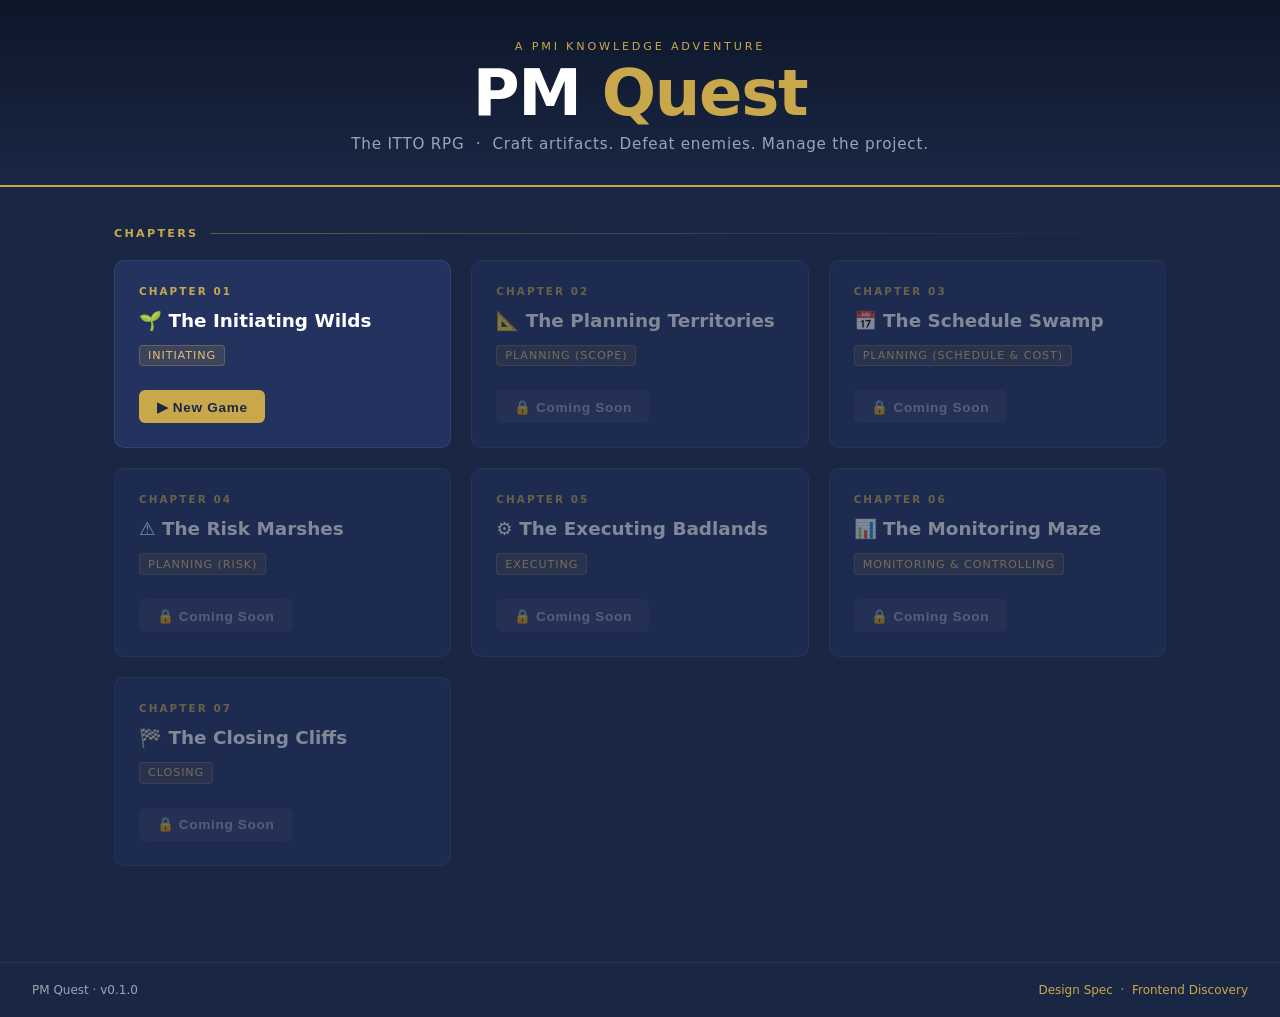
==== index.html @ bbee0491 "Initial commit: project structure, spec, Chapter 1, frontend discovery, and loading screen - Organiz" ====
<!DOCTYPE html>
<html lang="en">
<head>
  <meta charset="UTF-8">
  <meta name="viewport" content="width=device-width, initial-scale=1.0">
  <title>PM Quest: The ITTO RPG</title>
  <style>
    :root {
      --navy:     #1a2744;
      --navy-mid: #243260;
      --slate:    #4a5568;
      --slate-lt: #718096;
      --gold:     #c9a84c;
      --gold-lt:  #e0c070;
      --parchment:#f5f0e8;
      --white:    #ffffff;
      --dark:     #2d2d2d;
      --muted:    #9aa5b4;
      --danger:   #c0392b;
      --success:  #27ae60;
    }

    *, *::before, *::after { box-sizing: border-box; margin: 0; padding: 0; }

    body {
      font-family: system-ui, -apple-system, 'Segoe UI', sans-serif;
      background: var(--navy);
      color: var(--white);
      min-height: 100vh;
      display: flex;
      flex-direction: column;
    }

    /* ── Header ──────────────────────────────────────────── */
    .site-header {
      background: linear-gradient(180deg, #0d1629 0%, var(--navy) 100%);
      border-bottom: 2px solid var(--gold);
      padding: 2.5rem 2rem 2rem;
      text-align: center;
    }

    .logo-eyebrow {
      font-size: 0.7rem;
      letter-spacing: 0.25em;
      text-transform: uppercase;
      color: var(--gold);
      margin-bottom: 0.5rem;
    }

    .logo-title {
      font-size: clamp(2.5rem, 6vw, 4rem);
      font-weight: 800;
      letter-spacing: -0.02em;
      color: var(--white);
      line-height: 1;
    }

    .logo-title span {
      color: var(--gold);
    }

    .logo-subtitle {
      margin-top: 0.6rem;
      font-size: 0.95rem;
      color: var(--muted);
      letter-spacing: 0.05em;
    }

    /* ── Main content ────────────────────────────────────── */
    .main {
      flex: 1;
      max-width: 1100px;
      width: 100%;
      margin: 0 auto;
      padding: 2.5rem 1.5rem 3rem;
    }

    /* ── Section headers ─────────────────────────────────── */
    .section-header {
      display: flex;
      align-items: center;
      gap: 0.75rem;
      margin-bottom: 1.25rem;
    }

    .section-label {
      font-size: 0.7rem;
      letter-spacing: 0.2em;
      text-transform: uppercase;
      color: var(--gold);
      font-weight: 700;
    }

    .section-rule {
      flex: 1;
      height: 1px;
      background: linear-gradient(to right, var(--gold), transparent);
      opacity: 0.4;
    }

    /* ── Chapter grid ────────────────────────────────────── */
    .chapter-grid {
      display: grid;
      grid-template-columns: repeat(auto-fill, minmax(260px, 1fr));
      gap: 1.25rem;
      margin-bottom: 3rem;
    }

    .chapter-card {
      background: var(--navy-mid);
      border: 1px solid rgba(255,255,255,0.08);
      border-radius: 10px;
      padding: 1.5rem;
      display: flex;
      flex-direction: column;
      gap: 0.75rem;
      transition: border-color 0.15s, transform 0.15s;
      position: relative;
      overflow: hidden;
    }

    .chapter-card::before {
      content: '';
      position: absolute;
      top: 0; left: 0; right: 0;
      height: 3px;
      background: var(--gold);
      border-radius: 10px 10px 0 0;
      opacity: 0;
      transition: opacity 0.15s;
    }

    .chapter-card.available:hover {
      border-color: var(--gold);
      transform: translateY(-2px);
    }

    .chapter-card.available:hover::before {
      opacity: 1;
    }

    .chapter-card.locked {
      opacity: 0.45;
      cursor: default;
    }

    .chapter-number {
      font-size: 0.65rem;
      letter-spacing: 0.2em;
      text-transform: uppercase;
      color: var(--gold);
      font-weight: 700;
    }

    .chapter-title {
      font-size: 1.15rem;
      font-weight: 700;
      color: var(--white);
      line-height: 1.3;
    }

    .chapter-process-group {
      display: inline-block;
      font-size: 0.7rem;
      letter-spacing: 0.08em;
      text-transform: uppercase;
      background: rgba(201, 168, 76, 0.15);
      color: var(--gold-lt);
      border: 1px solid rgba(201, 168, 76, 0.3);
      border-radius: 4px;
      padding: 0.2rem 0.5rem;
      align-self: flex-start;
    }

    .chapter-card-footer {
      margin-top: auto;
      padding-top: 0.75rem;
    }

    .btn {
      display: inline-flex;
      align-items: center;
      gap: 0.4rem;
      font-size: 0.85rem;
      font-weight: 700;
      letter-spacing: 0.05em;
      padding: 0.55rem 1.1rem;
      border-radius: 6px;
      border: none;
      cursor: pointer;
      transition: background 0.15s, color 0.15s, opacity 0.15s;
      text-decoration: none;
    }

    .btn-primary {
      background: var(--gold);
      color: var(--navy);
    }

    .btn-primary:hover {
      background: var(--gold-lt);
    }

    .btn-locked {
      background: rgba(255,255,255,0.06);
      color: var(--muted);
      cursor: default;
    }

    .btn-continue {
      background: transparent;
      color: var(--gold);
      border: 1.5px solid var(--gold);
    }

    .btn-continue:hover {
      background: rgba(201,168,76,0.1);
    }

    .btn-danger-sm {
      background: transparent;
      color: var(--muted);
      border: 1px solid rgba(255,255,255,0.1);
      font-size: 0.75rem;
      padding: 0.3rem 0.7rem;
    }

    .btn-danger-sm:hover {
      color: var(--danger);
      border-color: var(--danger);
    }

    /* ── Saved games ─────────────────────────────────────── */
    .saves-list {
      display: flex;
      flex-direction: column;
      gap: 0.75rem;
      margin-bottom: 3rem;
    }

    .save-card {
      background: var(--navy-mid);
      border: 1px solid rgba(255,255,255,0.08);
      border-left: 3px solid var(--gold);
      border-radius: 8px;
      padding: 1rem 1.25rem;
      display: flex;
      align-items: center;
      gap: 1rem;
    }

    .save-info {
      flex: 1;
    }

    .save-chapter {
      font-size: 0.95rem;
      font-weight: 700;
      color: var(--white);
    }

    .save-meta {
      margin-top: 0.25rem;
      font-size: 0.78rem;
      color: var(--muted);
      display: flex;
      gap: 1rem;
      flex-wrap: wrap;
    }

    .save-actions {
      display: flex;
      align-items: center;
      gap: 0.75rem;
    }

    /* ── Empty state ─────────────────────────────────────── */
    .empty-saves {
      padding: 1.25rem;
      background: rgba(255,255,255,0.03);
      border: 1px dashed rgba(255,255,255,0.1);
      border-radius: 8px;
      text-align: center;
      color: var(--muted);
      font-size: 0.85rem;
      margin-bottom: 3rem;
    }

    /* ── Modal ───────────────────────────────────────────── */
    .modal-overlay {
      display: none;
      position: fixed;
      inset: 0;
      background: rgba(10, 15, 30, 0.85);
      backdrop-filter: blur(4px);
      z-index: 100;
      align-items: center;
      justify-content: center;
    }

    .modal-overlay.open {
      display: flex;
    }

    .modal {
      background: var(--navy-mid);
      border: 1px solid var(--gold);
      border-radius: 12px;
      padding: 2rem;
      max-width: 480px;
      width: 90%;
      text-align: center;
    }

    .modal-icon {
      font-size: 2.5rem;
      margin-bottom: 1rem;
    }

    .modal-title {
      font-size: 1.2rem;
      font-weight: 700;
      color: var(--white);
      margin-bottom: 0.75rem;
    }

    .modal-body {
      font-size: 0.9rem;
      color: var(--muted);
      line-height: 1.6;
      margin-bottom: 1.5rem;
    }

    .modal-body strong {
      color: var(--gold-lt);
    }

    .modal-actions {
      display: flex;
      justify-content: center;
    }

    /* ── Footer ──────────────────────────────────────────── */
    .site-footer {
      border-top: 1px solid rgba(255,255,255,0.07);
      padding: 1.25rem 2rem;
      display: flex;
      align-items: center;
      justify-content: space-between;
      font-size: 0.75rem;
      color: var(--muted);
    }

    .site-footer a {
      color: var(--gold);
      text-decoration: none;
    }

    .site-footer a:hover {
      color: var(--gold-lt);
    }

    /* ── Loader ──────────────────────────────────────────── */
    .loading-state {
      display: flex;
      flex-direction: column;
      align-items: center;
      gap: 1rem;
      padding: 3rem;
      color: var(--muted);
    }

    .spinner {
      width: 28px;
      height: 28px;
      border: 3px solid rgba(201,168,76,0.2);
      border-top-color: var(--gold);
      border-radius: 50%;
      animation: spin 0.8s linear infinite;
    }

    @keyframes spin { to { transform: rotate(360deg); } }

    /* ── Error state ─────────────────────────────────────── */
    .error-state {
      background: rgba(192, 57, 43, 0.1);
      border: 1px solid rgba(192, 57, 43, 0.3);
      border-radius: 8px;
      padding: 1.25rem;
      color: #e88;
      font-size: 0.85rem;
    }

    /* ── Responsive ──────────────────────────────────────── */
    @media (max-width: 600px) {
      .site-footer {
        flex-direction: column;
        gap: 0.5rem;
        text-align: center;
      }

      .save-card {
        flex-direction: column;
        align-items: flex-start;
      }

      .save-actions {
        width: 100%;
        justify-content: flex-end;
      }
    }
  </style>
</head>
<body>

  <!-- Header -->
  <header class="site-header">
    <p class="logo-eyebrow">A PMI Knowledge Adventure</p>
    <h1 class="logo-title">PM <span>Quest</span></h1>
    <p class="logo-subtitle">The ITTO RPG &nbsp;·&nbsp; Craft artifacts. Defeat enemies. Manage the project.</p>
  </header>

  <!-- Main -->
  <main class="main">

    <!-- Chapters -->
    <section aria-labelledby="chapters-label">
      <div class="section-header">
        <span class="section-label" id="chapters-label">Chapters</span>
        <div class="section-rule"></div>
      </div>
      <div id="chapter-grid" class="chapter-grid">
        <div class="loading-state">
          <div class="spinner"></div>
          <span>Loading chapters…</span>
        </div>
      </div>
    </section>

    <!-- Saved Games -->
    <section aria-labelledby="saves-label" id="saves-section">
      <div class="section-header">
        <span class="section-label" id="saves-label">Saved Games</span>
        <div class="section-rule"></div>
      </div>
      <div id="saves-list" class="saves-list"></div>
    </section>

  </main>

  <!-- Footer -->
  <footer class="site-footer">
    <span>PM Quest · v0.1.0</span>
    <span>
      <a href="spec/itto_rpg_spec.md" target="_blank">Design Spec</a>
      &nbsp;·&nbsp;
      <a href="docs/frontend_discovery.md" target="_blank">Frontend Discovery</a>
    </span>
  </footer>

  <!-- Coming-Soon Modal -->
  <div class="modal-overlay" id="coming-soon-modal" role="dialog" aria-modal="true" aria-labelledby="modal-title">
    <div class="modal">
      <div class="modal-icon">🚧</div>
      <h2 class="modal-title" id="modal-title">Engine Not Yet Built</h2>
      <p class="modal-body">
        The chapter select screen is ready, but <strong>pm_quest.html</strong> (the game engine)
        hasn't been built yet. The Initiating Wilds await your PM skills — check back once
        the engine is implemented.
      </p>
      <div class="modal-actions">
        <button class="btn btn-primary" onclick="closeModal()">Got It</button>
      </div>
    </div>
  </div>

  <script>
    // ── Constants ───────────────────────────────────────────
    const SAVE_PREFIX    = 'pm_quest_save_';
    const ENGINE_URL     = 'pm_quest.html';
    const CHAPTER_INDEX  = 'chapters/index.json';

    const PROCESS_GROUP_ICONS = {
      'Initiating':              '🌱',
      'Planning (Scope)':        '📐',
      'Planning (Schedule & Cost)': '📅',
      'Planning (Risk)':         '⚠️',
      'Executing':               '⚙️',
      'Monitoring & Controlling':'📊',
      'Closing':                 '🏁',
    };

    // ── Helpers ─────────────────────────────────────────────
    function formatDate(isoString) {
      try {
        return new Date(isoString).toLocaleDateString(undefined, {
          month: 'short', day: 'numeric', year: 'numeric',
          hour: '2-digit', minute: '2-digit'
        });
      } catch { return isoString; }
    }

    function engineExists() {
      // We optimistically check: if the file is served we'll find out on nav.
      // For now, we always show the coming-soon modal.
      return false;
    }

    // ── Modal ────────────────────────────────────────────────
    function openModal() {
      document.getElementById('coming-soon-modal').classList.add('open');
    }

    function closeModal() {
      document.getElementById('coming-soon-modal').classList.remove('open');
    }

    document.getElementById('coming-soon-modal').addEventListener('click', (e) => {
      if (e.target === e.currentTarget) closeModal();
    });

    document.addEventListener('keydown', (e) => {
      if (e.key === 'Escape') closeModal();
    });

    // ── Start chapter ────────────────────────────────────────
    function startNewGame(chapterFile) {
      if (!engineExists()) { openModal(); return; }
      sessionStorage.setItem('pm_quest_chapter', chapterFile);
      sessionStorage.removeItem('pm_quest_resume');
      window.location.href = ENGINE_URL;
    }

    function continueGame(saveKey) {
      if (!engineExists()) { openModal(); return; }
      const saveData = localStorage.getItem(saveKey);
      if (!saveData) return;
      sessionStorage.setItem('pm_quest_resume', saveKey);
      window.location.href = ENGINE_URL;
    }

    // ── Delete save ──────────────────────────────────────────
    function deleteSave(saveKey) {
      if (!confirm('Delete this saved game? This cannot be undone.')) return;
      localStorage.removeItem(saveKey);
      renderSaves();
    }

    // ── Render chapters ──────────────────────────────────────
    function renderChapters(chapters) {
      const grid = document.getElementById('chapter-grid');
      grid.innerHTML = '';

      chapters.forEach((ch, i) => {
        const isAvailable = ch.status === 'available';
        const icon = PROCESS_GROUP_ICONS[ch.process_group] || '📋';
        const chNum = String(i + 1).padStart(2, '0');

        const card = document.createElement('div');
        card.className = `chapter-card ${isAvailable ? 'available' : 'locked'}`;
        card.innerHTML = `
          <div class="chapter-number">Chapter ${chNum}</div>
          <div class="chapter-title">${icon} ${ch.title}</div>
          <div class="chapter-process-group">${ch.process_group}</div>
          <div class="chapter-card-footer">
            ${isAvailable
              ? `<button class="btn btn-primary" onclick="startNewGame('${ch.file}')">▶ New Game</button>`
              : `<button class="btn btn-locked" disabled>🔒 Coming Soon</button>`
            }
          </div>
        `;
        grid.appendChild(card);
      });
    }

    // ── Render saves ─────────────────────────────────────────
    function renderSaves() {
      const saveKeys = Object.keys(localStorage)
        .filter(k => k.startsWith(SAVE_PREFIX))
        .sort((a, b) => {
          // Sort by timestamp descending
          try {
            const ta = JSON.parse(localStorage.getItem(a))?.timestamp || '';
            const tb = JSON.parse(localStorage.getItem(b))?.timestamp || '';
            return tb.localeCompare(ta);
          } catch { return 0; }
        });

      const section = document.getElementById('saves-section');
      const list    = document.getElementById('saves-list');
      list.innerHTML = '';

      if (saveKeys.length === 0) {
        section.style.display = 'none';
        return;
      }

      section.style.display = '';

      saveKeys.forEach(key => {
        let save;
        try { save = JSON.parse(localStorage.getItem(key)); }
        catch { return; }

        const chapterTitle = save.chapterTitle || save.chapter || 'Unknown Chapter';
        const nodeName     = save.nodeName     || save.node    || 'Unknown Location';
        const itemCount    = Array.isArray(save.inventory) ? save.inventory.length : '?';
        const timestamp    = save.timestamp ? formatDate(save.timestamp) : 'Unknown date';
        const hp           = (save.hp != null && save.maxHp != null) ? `HP ${save.hp}/${save.maxHp}` : '';

        const card = document.createElement('div');
        card.className = 'save-card';
        card.innerHTML = `
          <div class="save-info">
            <div class="save-chapter">${chapterTitle}</div>
            <div class="save-meta">
              <span>📍 ${nodeName}</span>
              <span>💼 ${itemCount} item${itemCount !== 1 ? 's' : ''}</span>
              ${hp ? `<span>❤️ ${hp}</span>` : ''}
              <span>🕐 ${timestamp}</span>
            </div>
          </div>
          <div class="save-actions">
            <button class="btn btn-danger-sm" onclick="deleteSave('${key}')">Delete</button>
            <button class="btn btn-continue" onclick="continueGame('${key}')">▶ Continue</button>
          </div>
        `;
        list.appendChild(card);
      });
    }

    // ── Init ─────────────────────────────────────────────────
    async function init() {
      // Load saves (synchronous localStorage)
      renderSaves();

      // Load chapter manifest
      const grid = document.getElementById('chapter-grid');
      try {
        const resp = await fetch(CHAPTER_INDEX);
        if (!resp.ok) throw new Error(`HTTP ${resp.status}`);
        const data = await resp.json();
        renderChapters(data.chapters);
      } catch (err) {
        grid.innerHTML = `
          <div class="error-state">
            ⚠️ Could not load chapter list (<code>${CHAPTER_INDEX}</code>).<br>
            Make sure you're running a local HTTP server:<br>
            <code>python3 -m http.server 8000</code>
          </div>`;
        console.error('Chapter index load error:', err);
      }
    }

    init();
  </script>
</body>
</html>
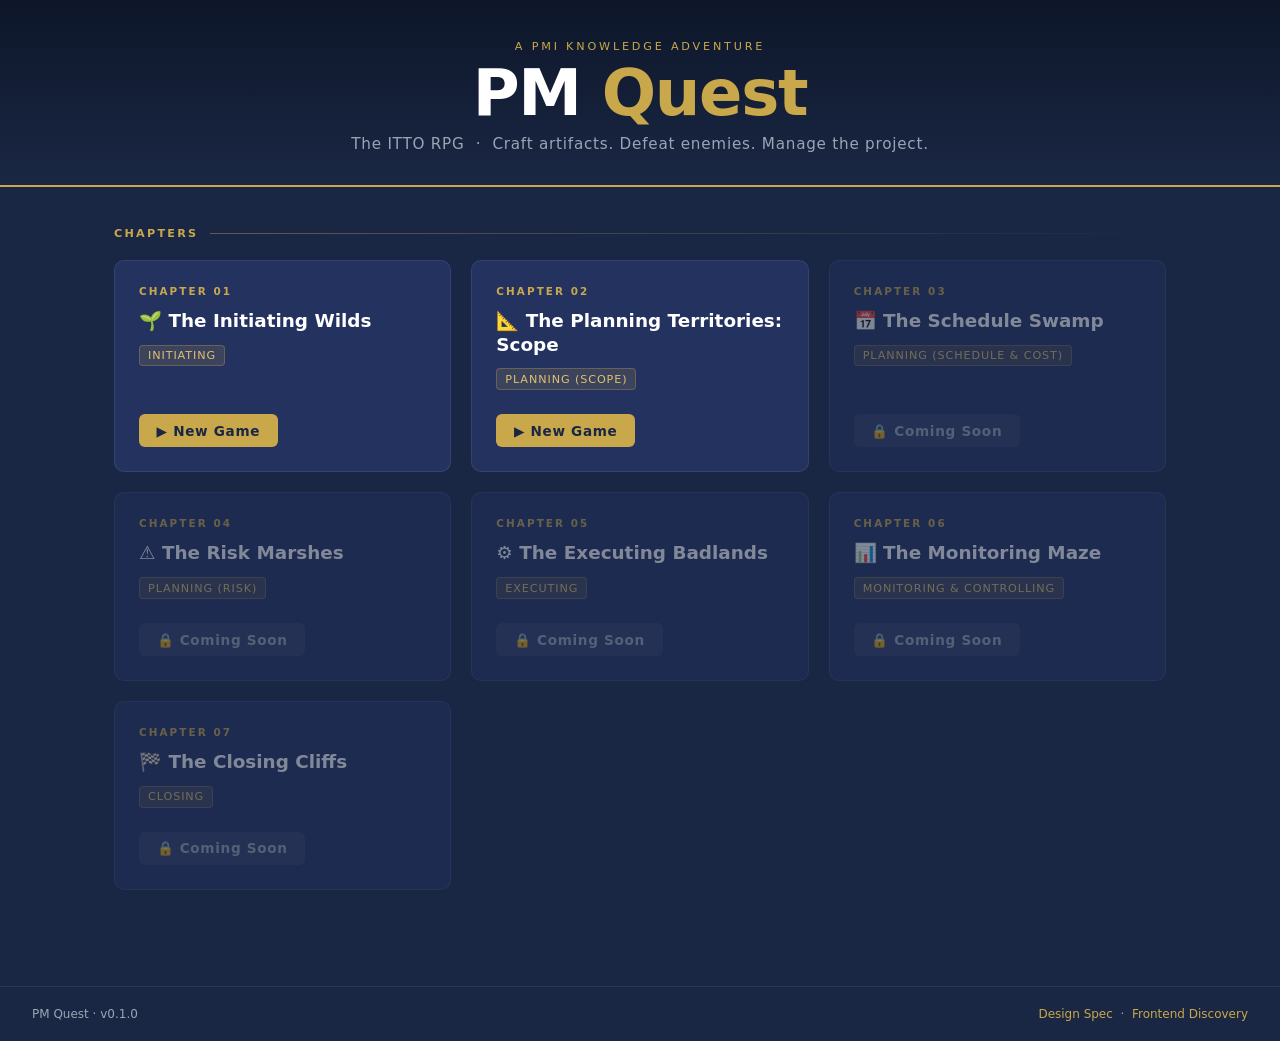
==== commit d08de7fc: "Build full game engine with multi-file ES module architecture - game.html: game shell with all modal" ====
--- a/index.html
+++ b/index.html
@@ -4,6 +4,7 @@
   <meta charset="UTF-8">
   <meta name="viewport" content="width=device-width, initial-scale=1.0">
   <title>PM Quest: The ITTO RPG</title>
+  <link rel="stylesheet" href="css/shared.css">
   <style>
     :root {
       --navy:     #1a2744;
@@ -477,7 +478,7 @@
   <script>
     // ── Constants ───────────────────────────────────────────
     const SAVE_PREFIX    = 'pm_quest_save_';
-    const ENGINE_URL     = 'pm_quest.html';
+    const ENGINE_URL     = 'game.html';
     const CHAPTER_INDEX  = 'chapters/index.json';
 
     const PROCESS_GROUP_ICONS = {
@@ -501,9 +502,7 @@
     }
 
     function engineExists() {
-      // We optimistically check: if the file is served we'll find out on nav.
-      // For now, we always show the coming-soon modal.
-      return false;
+      return true;
     }
 
     // ── Modal ────────────────────────────────────────────────
--- a/css/shared.css
+++ b/css/shared.css
@@ -0,0 +1,230 @@
+/* ── PM Quest: Shared Design System ─────────────────────── */
+
+:root {
+  --navy:     #1a2744;
+  --navy-mid: #243260;
+  --slate:    #4a5568;
+  --slate-lt: #718096;
+  --gold:     #c9a84c;
+  --gold-lt:  #e0c070;
+  --parchment:#f5f0e8;
+  --white:    #ffffff;
+  --dark:     #2d2d2d;
+  --muted:    #9aa5b4;
+  --danger:   #c0392b;
+  --success:  #27ae60;
+  --warning:  #e67e22;
+}
+
+*, *::before, *::after { box-sizing: border-box; margin: 0; padding: 0; }
+
+body {
+  font-family: system-ui, -apple-system, 'Segoe UI', sans-serif;
+  background: var(--navy);
+  color: var(--white);
+  min-height: 100vh;
+}
+
+/* ── Buttons ─────────────────────────────────────────────── */
+
+.btn {
+  display: inline-flex;
+  align-items: center;
+  gap: 0.4rem;
+  font-size: 0.85rem;
+  font-weight: 700;
+  letter-spacing: 0.05em;
+  padding: 0.55rem 1.1rem;
+  border-radius: 6px;
+  border: none;
+  cursor: pointer;
+  transition: background 0.15s, color 0.15s, opacity 0.15s;
+  text-decoration: none;
+  font-family: inherit;
+}
+
+.btn-primary {
+  background: var(--gold);
+  color: var(--navy);
+}
+.btn-primary:hover { background: var(--gold-lt); }
+
+.btn-secondary {
+  background: var(--navy-mid);
+  color: var(--white);
+  border: 1px solid rgba(255,255,255,0.15);
+}
+.btn-secondary:hover { border-color: var(--gold); color: var(--gold); }
+
+.btn-locked {
+  background: rgba(255,255,255,0.06);
+  color: var(--muted);
+  cursor: default;
+}
+
+.btn-continue {
+  background: transparent;
+  color: var(--gold);
+  border: 1.5px solid var(--gold);
+}
+.btn-continue:hover { background: rgba(201,168,76,0.1); }
+
+.btn-danger {
+  background: var(--danger);
+  color: var(--white);
+}
+.btn-danger:hover { background: #a93226; }
+
+.btn-danger-sm {
+  background: transparent;
+  color: var(--muted);
+  border: 1px solid rgba(255,255,255,0.1);
+  font-size: 0.75rem;
+  padding: 0.3rem 0.7rem;
+}
+.btn-danger-sm:hover { color: var(--danger); border-color: var(--danger); }
+
+/* ── Section headers ─────────────────────────────────────── */
+
+.section-header {
+  display: flex;
+  align-items: center;
+  gap: 0.75rem;
+  margin-bottom: 1.25rem;
+}
+
+.section-label {
+  font-size: 0.7rem;
+  letter-spacing: 0.2em;
+  text-transform: uppercase;
+  color: var(--gold);
+  font-weight: 700;
+  white-space: nowrap;
+}
+
+.section-rule {
+  flex: 1;
+  height: 1px;
+  background: linear-gradient(to right, var(--gold), transparent);
+  opacity: 0.4;
+}
+
+/* ── Modals ──────────────────────────────────────────────── */
+
+.modal-overlay {
+  display: none;
+  position: fixed;
+  inset: 0;
+  background: rgba(10, 15, 30, 0.88);
+  backdrop-filter: blur(4px);
+  z-index: 200;
+  align-items: center;
+  justify-content: center;
+  padding: 1rem;
+}
+
+.modal-overlay.open { display: flex; }
+
+.modal {
+  background: var(--navy-mid);
+  border: 1px solid var(--gold);
+  border-radius: 12px;
+  padding: 2rem;
+  max-width: 520px;
+  width: 100%;
+  position: relative;
+}
+
+.modal-wide {
+  max-width: 720px;
+}
+
+.modal-icon {
+  font-size: 2.5rem;
+  margin-bottom: 1rem;
+  text-align: center;
+}
+
+.modal-title {
+  font-size: 1.2rem;
+  font-weight: 700;
+  color: var(--white);
+  margin-bottom: 0.75rem;
+  text-align: center;
+}
+
+.modal-body {
+  font-size: 0.9rem;
+  color: var(--muted);
+  line-height: 1.6;
+  margin-bottom: 1.5rem;
+}
+
+.modal-body strong { color: var(--gold-lt); }
+
+.modal-actions {
+  display: flex;
+  gap: 0.75rem;
+  justify-content: center;
+  flex-wrap: wrap;
+}
+
+/* ── Badge ───────────────────────────────────────────────── */
+
+.badge {
+  display: inline-block;
+  font-size: 0.65rem;
+  letter-spacing: 0.1em;
+  text-transform: uppercase;
+  background: rgba(201,168,76,0.15);
+  color: var(--gold-lt);
+  border: 1px solid rgba(201,168,76,0.3);
+  border-radius: 4px;
+  padding: 0.15rem 0.45rem;
+  font-weight: 700;
+}
+
+.badge-artifact { background: rgba(201,168,76,0.15); color: var(--gold-lt); border-color: rgba(201,168,76,0.3); }
+.badge-resource { background: rgba(39,174,96,0.15); color: #6fcf97; border-color: rgba(39,174,96,0.3); }
+.badge-junk     { background: rgba(255,255,255,0.05); color: var(--muted); border-color: rgba(255,255,255,0.1); }
+
+/* ── Spinner / Loading ───────────────────────────────────── */
+
+.loading-state {
+  display: flex;
+  flex-direction: column;
+  align-items: center;
+  gap: 1rem;
+  padding: 3rem;
+  color: var(--muted);
+}
+
+.spinner {
+  width: 28px;
+  height: 28px;
+  border: 3px solid rgba(201,168,76,0.2);
+  border-top-color: var(--gold);
+  border-radius: 50%;
+  animation: spin 0.8s linear infinite;
+}
+
+@keyframes spin { to { transform: rotate(360deg); } }
+
+/* ── Error state ─────────────────────────────────────────── */
+
+.error-state {
+  background: rgba(192,57,43,0.1);
+  border: 1px solid rgba(192,57,43,0.3);
+  border-radius: 8px;
+  padding: 1.25rem;
+  color: #e88;
+  font-size: 0.85rem;
+  line-height: 1.6;
+}
+
+/* ── Utility ─────────────────────────────────────────────── */
+
+.hidden { display: none !important; }
+.text-gold { color: var(--gold); }
+.text-muted { color: var(--muted); }
+.text-danger { color: var(--danger); }
